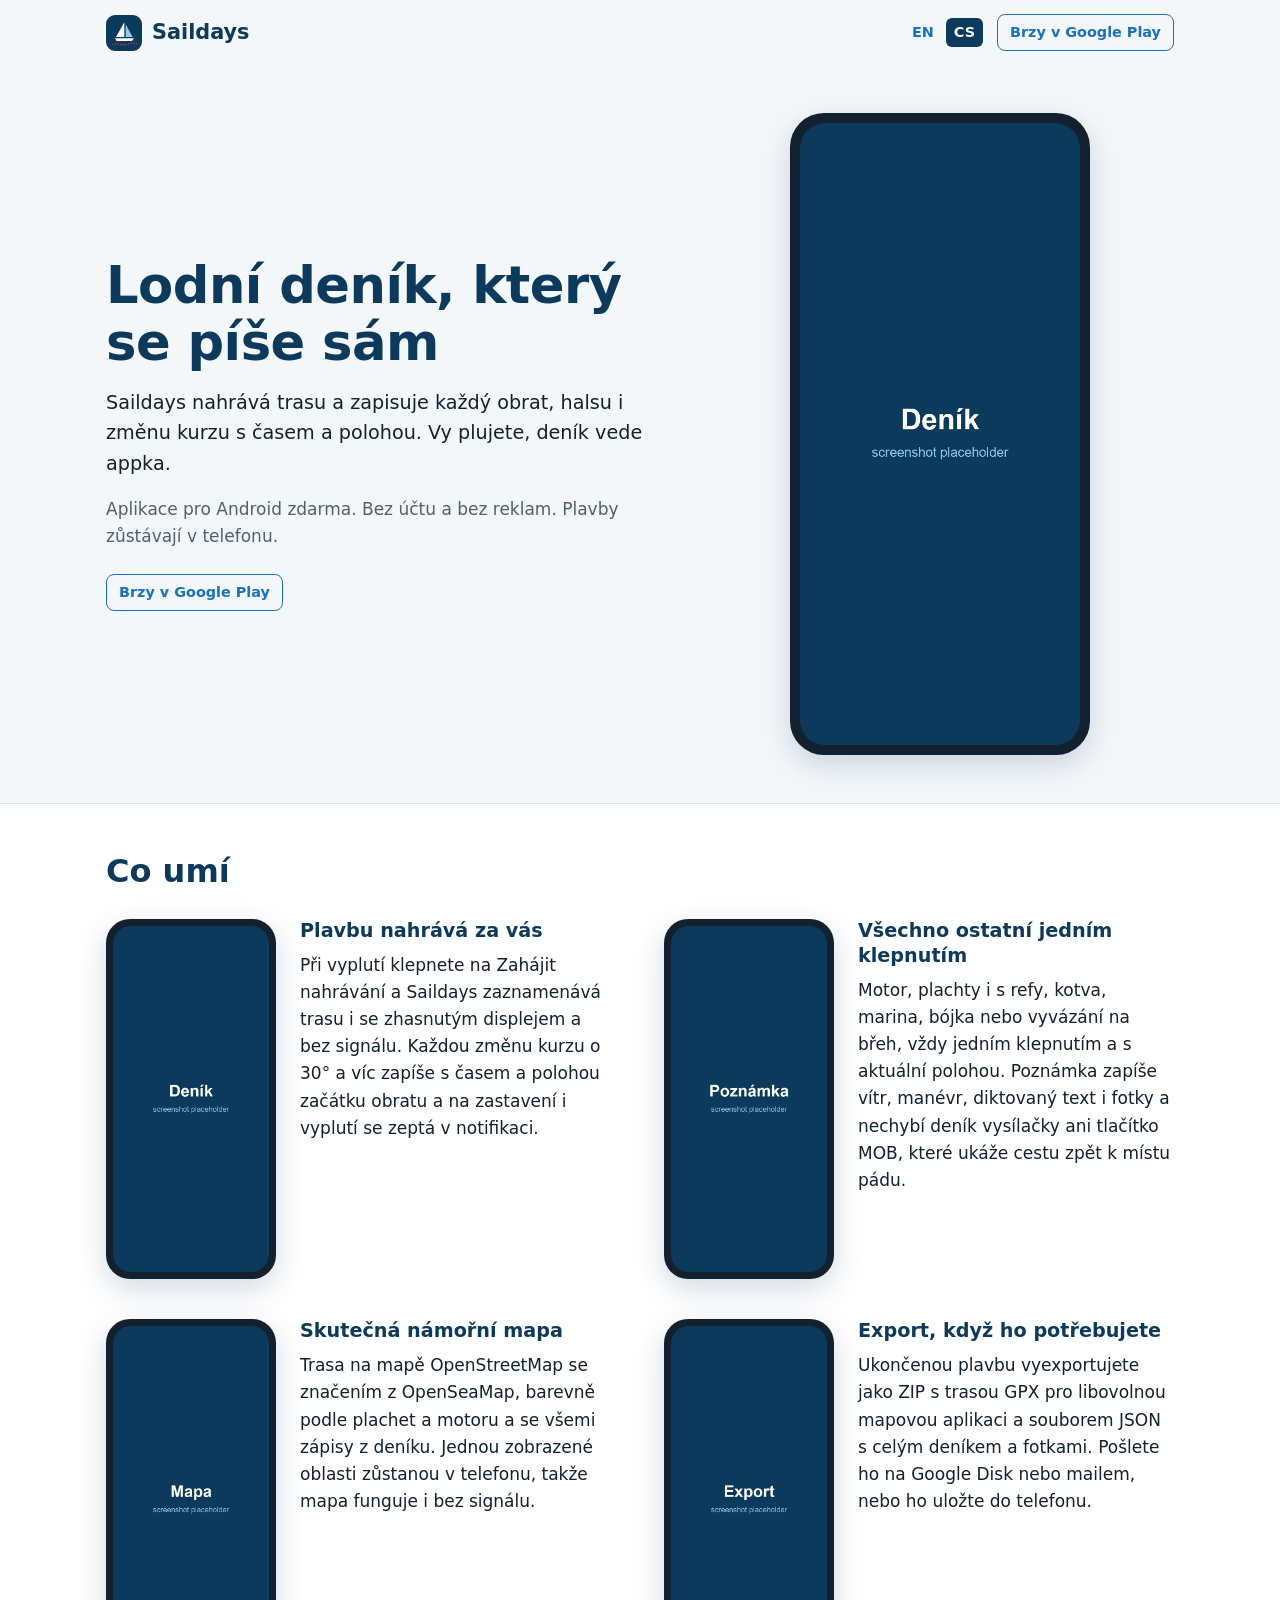
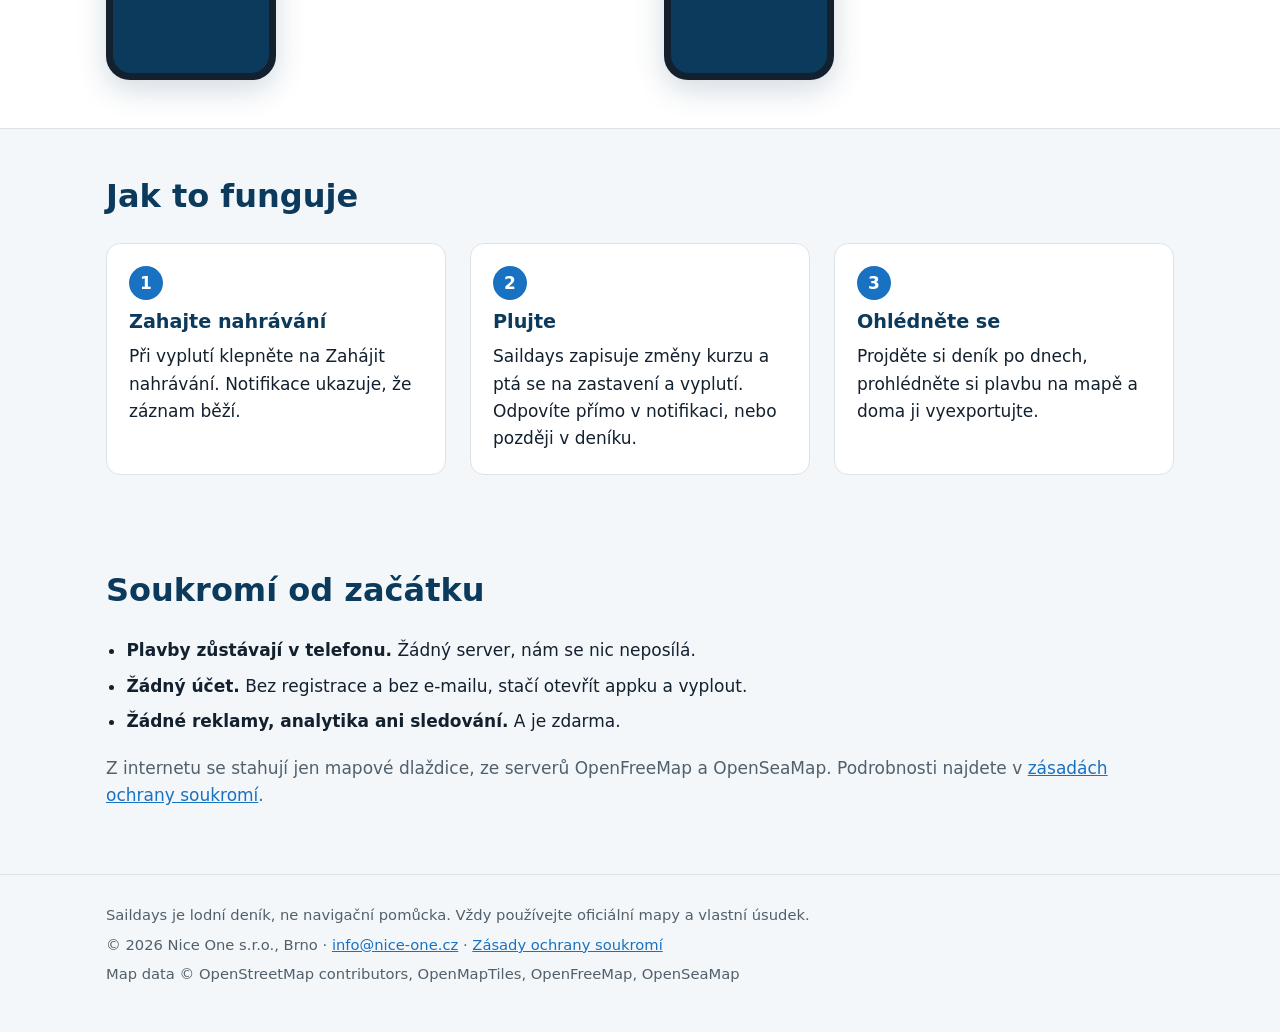
==== cs/index.html @ a790af36 "feat: úvodní stránka cs + en (zatím s náhradními screenshoty) Co-Authored-By: Claude Fable 5.1 <nore" ====
<!doctype html>
<html lang="cs">
<head>
<meta charset="utf-8">
<meta name="viewport" content="width=device-width, initial-scale=1">
<title>Saildays - lodní deník, který se píše sám</title>
<meta name="description" content="Saildays nahrává vaši plavbu a vede za vás lodní deník: trasa, změny kurzu, kotva a marina, poznámky a námořní mapa. Aplikace pro Android zdarma, bez účtu a bez reklam. Plavby zůstávají v telefonu.">
<link rel="canonical" href="https://saildays.app/cs/">
<link rel="alternate" hreflang="en" href="https://saildays.app/">
<link rel="alternate" hreflang="cs" href="https://saildays.app/cs/">
<link rel="alternate" hreflang="x-default" href="https://saildays.app/">
<link rel="icon" type="image/svg+xml" href="/img/icon.svg">
<meta property="og:type" content="website">
<meta property="og:url" content="https://saildays.app/cs/">
<meta property="og:locale" content="cs_CZ">
<meta property="og:title" content="Saildays - lodní deník, který se píše sám">
<meta property="og:description" content="Trasa, změny kurzu, kotva a marina, poznámky a námořní mapa. Aplikace pro Android zdarma, bez účtu a bez reklam. Plavby zůstávají v telefonu.">
<meta property="og:image" content="https://saildays.app/img/og.png">
<meta property="og:image:width" content="1200">
<meta property="og:image:height" content="630">
<meta name="theme-color" content="#0b3a5c">
<style>
:root { color-scheme: light dark; --bg: #f4f7fa; --card: #ffffff; --fg: #13202e; --muted: #51606b; --navy: #0b3a5c; --accent: #1971c2; --line: #dbe3ea; --frame: #13202e; }
@media (prefers-color-scheme: dark) { :root { --bg: #0f1720; --card: #1b2430; --fg: #e6edf3; --muted: #9fb0bc; --navy: #e6edf3; --accent: #4dabf7; --line: #2a3644; --frame: #000000; } }
* { box-sizing: border-box; }
html { -webkit-text-size-adjust: 100%; }
body { margin: 0; background: var(--bg); color: var(--fg); font: 17px/1.6 system-ui, -apple-system, "Segoe UI", Roboto, sans-serif; overflow-wrap: break-word; }
a { color: var(--accent); }
img { max-width: 100%; height: auto; display: block; }
.wrap { max-width: 1100px; margin: 0 auto; padding: 0 16px; }
header .wrap { display: flex; align-items: center; justify-content: space-between; gap: 12px; flex-wrap: wrap; padding-top: 14px; padding-bottom: 14px; }
.brand { display: flex; align-items: center; gap: 10px; color: var(--navy); text-decoration: none; font-weight: 800; font-size: 1.3rem; }
.brand img { width: 36px; height: 36px; border-radius: 9px; }
.nav { display: flex; align-items: center; gap: 14px; flex-wrap: wrap; }
.lang { display: flex; gap: 4px; font-size: .9rem; font-weight: 600; }
.lang a, .lang span { padding: 3px 8px; border-radius: 6px; text-decoration: none; }
.lang span { background: var(--navy); color: var(--bg); }
.soon { display: inline-block; padding: 6px 12px; border-radius: 8px; border: 1.5px solid var(--accent); color: var(--accent); font-size: .9rem; font-weight: 600; white-space: nowrap; }
section { padding: 48px 0; }
h1 { font-size: clamp(2rem, 5vw, 3.2rem); line-height: 1.12; margin: 0 0 16px; color: var(--navy); letter-spacing: -.01em; }
h2 { font-size: clamp(1.5rem, 3.4vw, 2rem); line-height: 1.2; margin: 0 0 28px; color: var(--navy); }
h3 { font-size: 1.2rem; line-height: 1.3; margin: 0 0 8px; color: var(--navy); }
.hero .wrap { display: grid; grid-template-columns: minmax(0, 1.2fr) minmax(0, 1fr); gap: 40px; align-items: center; }
.lead { font-size: 1.2rem; margin: 0 0 16px; }
.sub { color: var(--muted); margin: 0 0 24px; }
.phone { background: var(--frame); border-radius: 34px; padding: 10px; box-shadow: 0 10px 30px rgba(11, 58, 92, .18); width: 100%; max-width: 280px; margin: 0 auto; }
.phone img { border-radius: 25px; width: 100%; }
.hero .phone { max-width: 300px; }
.features { background: var(--card); border-top: 1px solid var(--line); border-bottom: 1px solid var(--line); }
.grid { display: grid; grid-template-columns: minmax(0, 1fr) minmax(0, 1fr); gap: 40px 48px; }
.feature { display: grid; grid-template-columns: 170px minmax(0, 1fr); gap: 24px; align-items: start; }
.feature .phone { max-width: 170px; border-radius: 24px; padding: 7px; }
.feature .phone img { border-radius: 18px; }
.feature p, .step p { margin: 0; }
.steps { list-style: none; margin: 0; padding: 0; display: grid; grid-template-columns: repeat(3, minmax(0, 1fr)); gap: 24px; }
.step { background: var(--card); border: 1px solid var(--line); border-radius: 14px; padding: 22px; }
.num { display: inline-flex; width: 34px; height: 34px; border-radius: 50%; align-items: center; justify-content: center; background: var(--accent); color: #ffffff; font-weight: 700; margin-bottom: 10px; }
.privacy ul { margin: 0 0 20px; padding-left: 1.2em; }
.privacy li { margin-bottom: 8px; }
.privacy .note { color: var(--muted); }
footer { border-top: 1px solid var(--line); padding: 28px 0 40px; color: var(--muted); font-size: .92rem; }
footer p { margin: 0 0 6px; }
@media (max-width: 720px) {
  section { padding: 36px 0; }
  .hero .wrap, .grid, .steps { grid-template-columns: minmax(0, 1fr); }
  .soon { white-space: normal; }
  .hero .phone { max-width: 240px; }
  .feature { grid-template-columns: 110px minmax(0, 1fr); gap: 16px; }
  .feature .phone { max-width: 110px; border-radius: 18px; padding: 5px; }
  .feature .phone img { border-radius: 13px; }
}
</style>
</head>
<body>
<header>
<div class="wrap">
<a class="brand" href="/cs/"><img src="/img/icon.svg" alt="" width="36" height="36">Saildays</a>
<div class="nav">
<nav class="lang" aria-label="Jazyk"><a href="/" hreflang="en" lang="en">EN</a><span aria-current="page">CS</span></nav>
<span class="soon">Brzy v Google Play</span>
</div>
</div>
</header>

<main>
<section class="hero">
<div class="wrap">
<div>
<h1>Lodní deník, který se píše sám</h1>
<p class="lead">Saildays nahrává trasu a zapisuje každý obrat, halsu i změnu kurzu s časem a polohou. Vy plujete, deník vede appka.</p>
<p class="sub">Aplikace pro Android zdarma. Bez účtu a bez reklam. Plavby zůstávají v telefonu.</p>
<span class="soon">Brzy v Google Play</span>
</div>
<div class="phone"><img src="/img/shot-log-cs.webp" alt="Deník Saildays s časovou osou dne" width="540" height="1200" fetchpriority="high"></div>
</div>
</section>

<section class="features">
<div class="wrap">
<h2>Co umí</h2>
<div class="grid">
<div class="feature">
<div class="phone"><img src="/img/shot-log-cs.webp" alt="Deník se změnami kurzu" width="540" height="1200" loading="lazy"></div>
<div><h3>Plavbu nahrává za vás</h3><p>Při vyplutí klepnete na Zahájit nahrávání a Saildays zaznamenává trasu i se zhasnutým displejem a bez signálu. Každou změnu kurzu o 30° a víc zapíše s časem a polohou začátku obratu a na zastavení i vyplutí se zeptá v notifikaci.</p></div>
</div>
<div class="feature">
<div class="phone"><img src="/img/shot-note-cs.webp" alt="Poznámka s větrem, diktováním a fotkami" width="540" height="1200" loading="lazy"></div>
<div><h3>Všechno ostatní jedním klepnutím</h3><p>Motor, plachty i s refy, kotva, marina, bójka nebo vyvázání na břeh, vždy jedním klepnutím a s aktuální polohou. Poznámka zapíše vítr, manévr, diktovaný text i fotky a nechybí deník vysílačky ani tlačítko MOB, které ukáže cestu zpět k místu pádu.</p></div>
</div>
<div class="feature">
<div class="phone"><img src="/img/shot-map-cs.webp" alt="Mapa s trasou a značením OpenSeaMap" width="540" height="1200" loading="lazy"></div>
<div><h3>Skutečná námořní mapa</h3><p>Trasa na mapě OpenStreetMap se značením z OpenSeaMap, barevně podle plachet a motoru a se všemi zápisy z deníku. Jednou zobrazené oblasti zůstanou v telefonu, takže mapa funguje i bez signálu.</p></div>
</div>
<div class="feature">
<div class="phone"><img src="/img/shot-export-cs.webp" alt="Souhrn plavby s exportem" width="540" height="1200" loading="lazy"></div>
<div><h3>Export, když ho potřebujete</h3><p>Ukončenou plavbu vyexportujete jako ZIP s trasou GPX pro libovolnou mapovou aplikaci a souborem JSON s celým deníkem a fotkami. Pošlete ho na Google Disk nebo mailem, nebo ho uložte do telefonu.</p></div>
</div>
</div>
</div>
</section>

<section class="how">
<div class="wrap">
<h2>Jak to funguje</h2>
<ol class="steps">
<li class="step"><span class="num">1</span><h3>Zahajte nahrávání</h3><p>Při vyplutí klepněte na Zahájit nahrávání. Notifikace ukazuje, že záznam běží.</p></li>
<li class="step"><span class="num">2</span><h3>Plujte</h3><p>Saildays zapisuje změny kurzu a ptá se na zastavení a vyplutí. Odpovíte přímo v notifikaci, nebo později v deníku.</p></li>
<li class="step"><span class="num">3</span><h3>Ohlédněte se</h3><p>Projděte si deník po dnech, prohlédněte si plavbu na mapě a doma ji vyexportujte.</p></li>
</ol>
</div>
</section>

<section class="privacy">
<div class="wrap">
<h2>Soukromí od začátku</h2>
<ul>
<li><strong>Plavby zůstávají v telefonu.</strong> Žádný server, nám se nic neposílá.</li>
<li><strong>Žádný účet.</strong> Bez registrace a bez e-mailu, stačí otevřít appku a vyplout.</li>
<li><strong>Žádné reklamy, analytika ani sledování.</strong> A je zdarma.</li>
</ul>
<p class="note">Z internetu se stahují jen mapové dlaždice, ze serverů OpenFreeMap a OpenSeaMap. Podrobnosti najdete v <a href="/cs/privacy/">zásadách ochrany soukromí</a>.</p>
</div>
</section>
</main>

<footer>
<div class="wrap">
<p>Saildays je lodní deník, ne navigační pomůcka. Vždy používejte oficiální mapy a vlastní úsudek.</p>
<p>&copy; 2026 Nice One s.r.o., Brno &middot; <a href="mailto:info@nice-one.cz">info@nice-one.cz</a> &middot; <a href="/cs/privacy/">Zásady ochrany soukromí</a></p>
<p>Map data &copy; OpenStreetMap contributors, OpenMapTiles, OpenFreeMap, OpenSeaMap</p>
</div>
</footer>
</body>
</html>
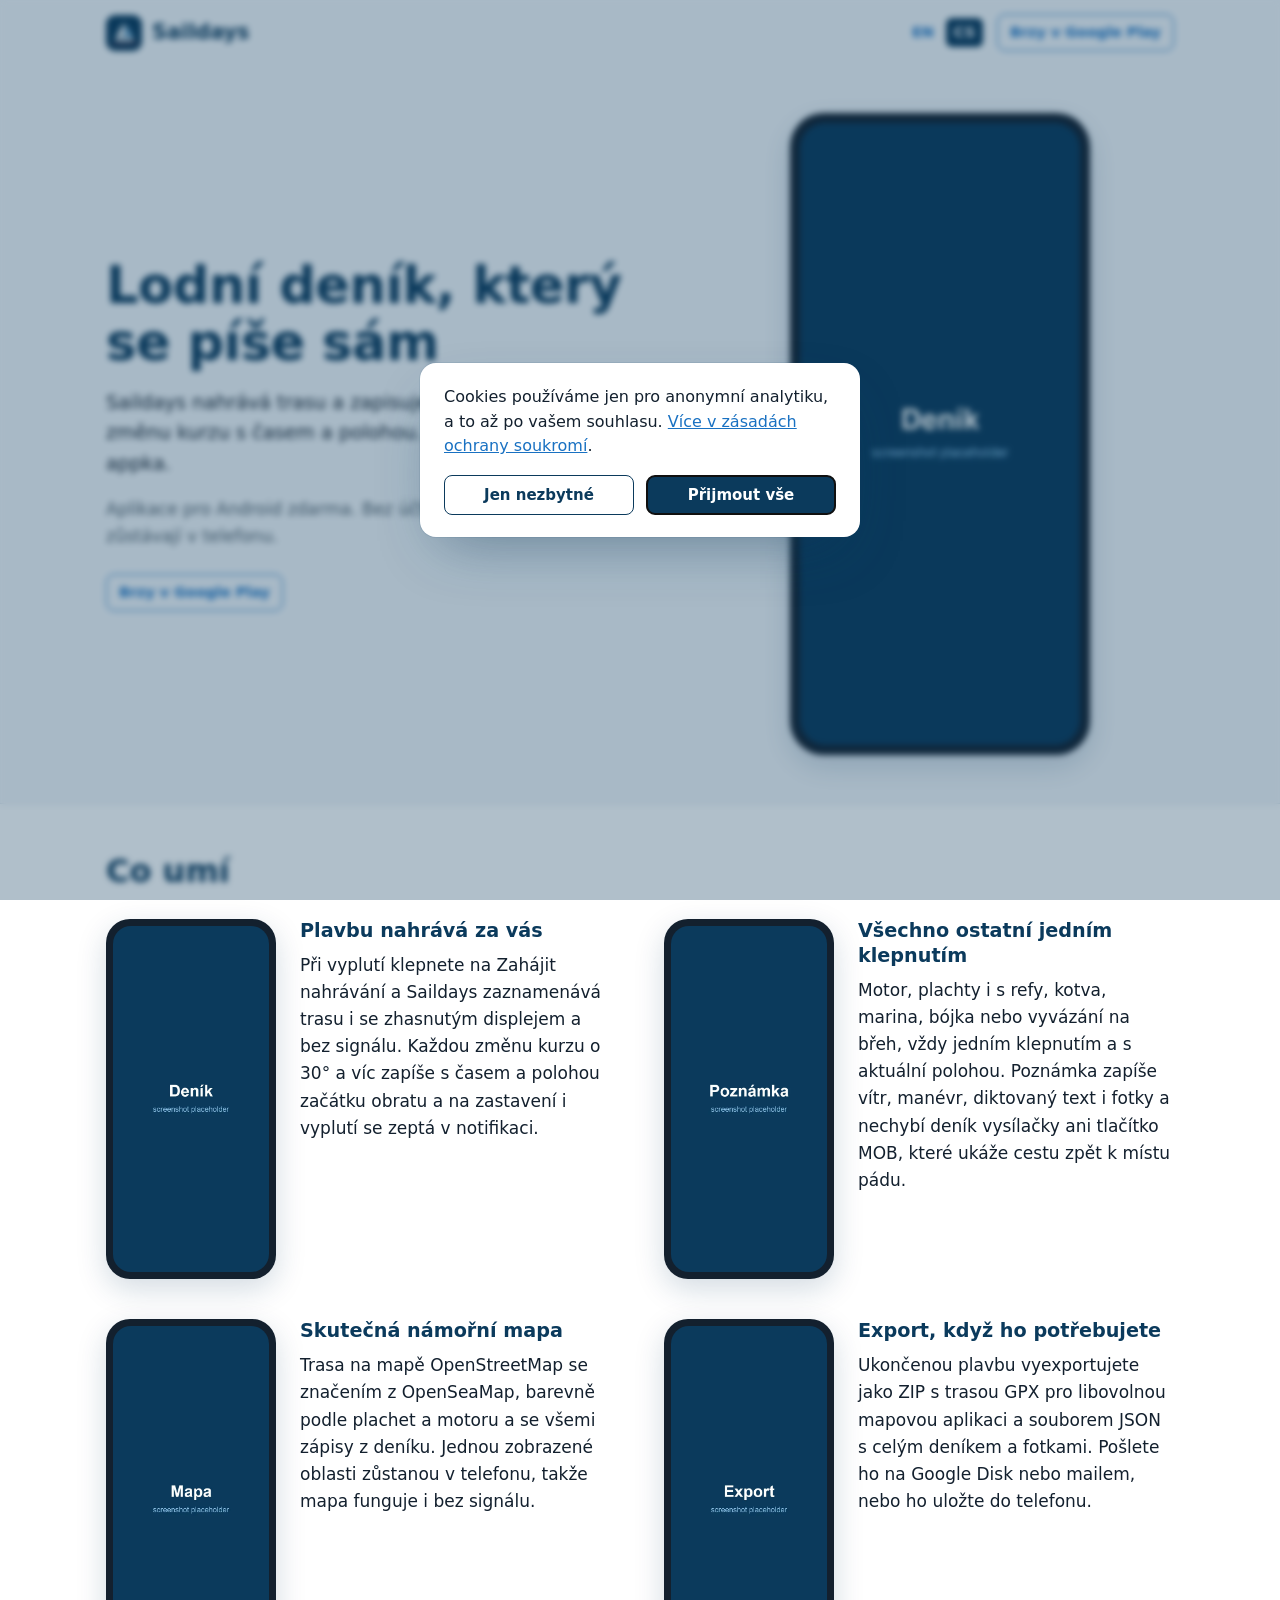
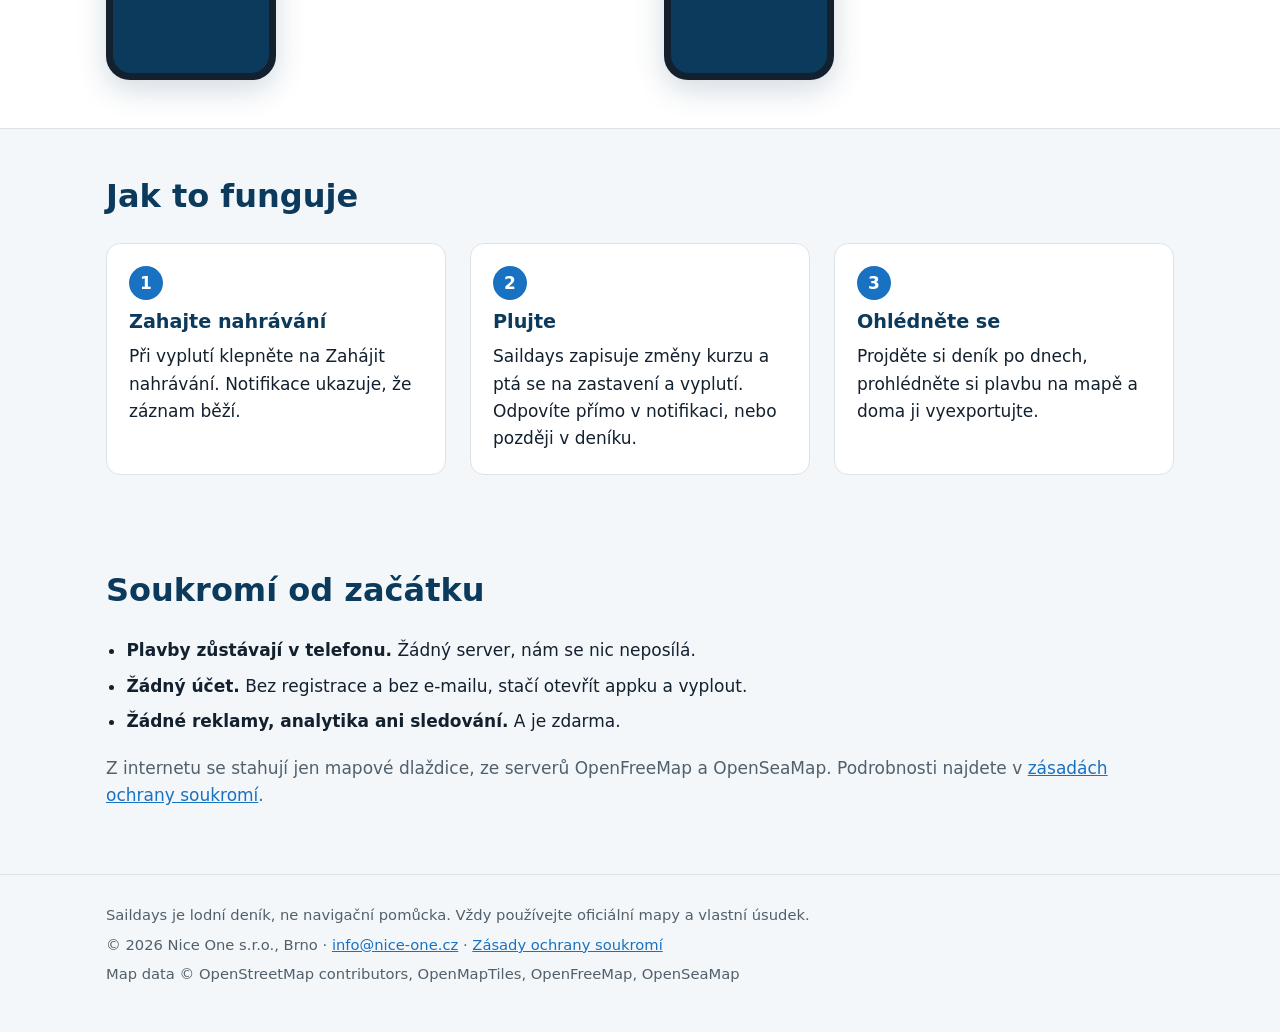
==== commit 3f6f8eb6: "feat: 404, robots, sitemap, favicony, cookie lišta a GTM - 404.html (en + cs), .htaccess (ErrorDocum" ====
--- a/cs/index.html
+++ b/cs/index.html
@@ -9,7 +9,6 @@
 <link rel="alternate" hreflang="en" href="https://saildays.app/">
 <link rel="alternate" hreflang="cs" href="https://saildays.app/cs/">
 <link rel="alternate" hreflang="x-default" href="https://saildays.app/">
-<link rel="icon" type="image/svg+xml" href="/img/icon.svg">
 <meta property="og:type" content="website">
 <meta property="og:url" content="https://saildays.app/cs/">
 <meta property="og:locale" content="cs_CZ">
@@ -19,6 +18,15 @@
 <meta property="og:image:width" content="1200">
 <meta property="og:image:height" content="630">
 <meta name="theme-color" content="#0b3a5c">
+<meta name="twitter:card" content="summary_large_image">
+<meta name="twitter:title" content="Saildays - lodní deník, který se píše sám">
+<meta name="twitter:description" content="Trasa, změny kurzu, kotva a marina, poznámky a námořní mapa. Aplikace pro Android zdarma, bez účtu a bez reklam. Plavby zůstávají v telefonu.">
+<meta name="twitter:image" content="https://saildays.app/img/og.png">
+<link rel="icon" href="/favicon.ico" sizes="32x32">
+<link rel="icon" type="image/svg+xml" href="/img/icon.svg">
+<link rel="icon" type="image/png" sizes="32x32" href="/favicon-32x32.png">
+<link rel="apple-touch-icon" href="/apple-touch-icon.png">
+<link rel="manifest" href="/site.webmanifest">
 <style>
 :root { color-scheme: light dark; --bg: #f4f7fa; --card: #ffffff; --fg: #13202e; --muted: #51606b; --navy: #0b3a5c; --accent: #1971c2; --line: #dbe3ea; --frame: #13202e; }
 @media (prefers-color-scheme: dark) { :root { --bg: #0f1720; --card: #1b2430; --fg: #e6edf3; --muted: #9fb0bc; --navy: #e6edf3; --accent: #4dabf7; --line: #2a3644; --frame: #000000; } }
@@ -70,8 +78,41 @@
   .feature .phone img { border-radius: 13px; }
 }
 </style>
+<!-- Consent Mode v2: default denied, volba z cookie saildays_consent se obnovuje pred nactenim GTM -->
+<script>
+window.dataLayer = window.dataLayer || [];
+function gtag(){dataLayer.push(arguments);}
+gtag('consent', 'default', {
+  analytics_storage: 'denied',
+  ad_storage: 'denied',
+  ad_user_data: 'denied',
+  ad_personalization: 'denied',
+  wait_for_update: 500
+});
+(function () {
+  var m = document.cookie.match(/(?:^|; )saildays_consent=([^;]*)/);
+  if (!m) return;
+  var g = m[1] === 'granted' ? 'granted' : 'denied';
+  gtag('consent', 'update', {
+    analytics_storage: g,
+    ad_storage: g,
+    ad_user_data: g,
+    ad_personalization: g
+  });
+})();
+</script>
+<!-- Google Tag Manager -->
+<script>(function(w,d,s,l,i){w[l]=w[l]||[];w[l].push({'gtm.start':
+new Date().getTime(),event:'gtm.js'});var f=d.getElementsByTagName(s)[0],
+j=d.createElement(s),dl=l!='dataLayer'?'&l='+l:'';j.async=true;j.src=
+'https://www.googletagmanager.com/gtm.js?id='+i+dl;f.parentNode.insertBefore(j,f);
+})(window,document,'script','dataLayer','GTM-5BL8T5LD');</script>
+<!-- End Google Tag Manager -->
 </head>
 <body>
+<!-- Google Tag Manager (noscript) -->
+<noscript><iframe src="https://www.googletagmanager.com/ns.html?id=GTM-5BL8T5LD" height="0" width="0" style="display:none;visibility:hidden"></iframe></noscript>
+<!-- End Google Tag Manager (noscript) -->
 <header>
 <div class="wrap">
 <a class="brand" href="/cs/"><img src="/img/icon.svg" alt="" width="36" height="36">Saildays</a>
@@ -150,5 +191,6 @@
 <p>Map data &copy; OpenStreetMap contributors, OpenMapTiles, OpenFreeMap, OpenSeaMap</p>
 </div>
 </footer>
+<script src="/js/cookie-consent.js?v=1"></script>
 </body>
 </html>
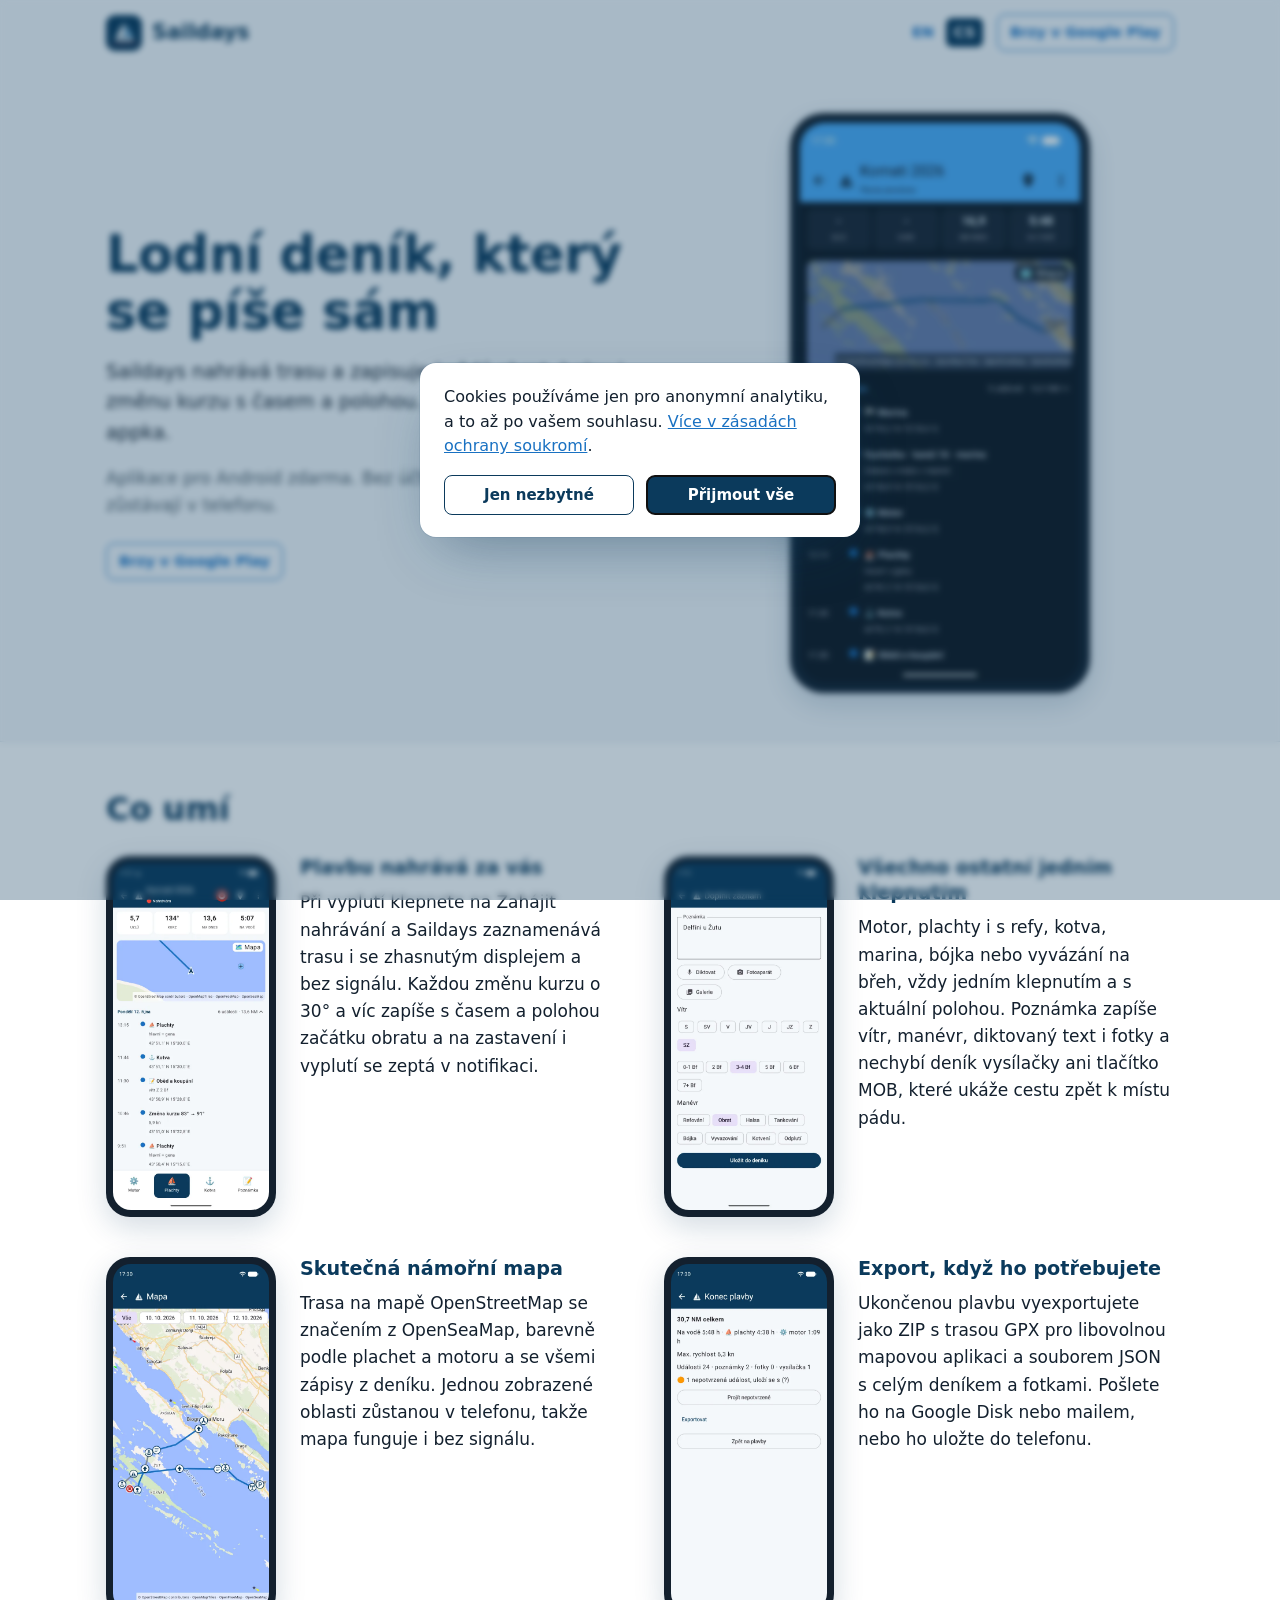
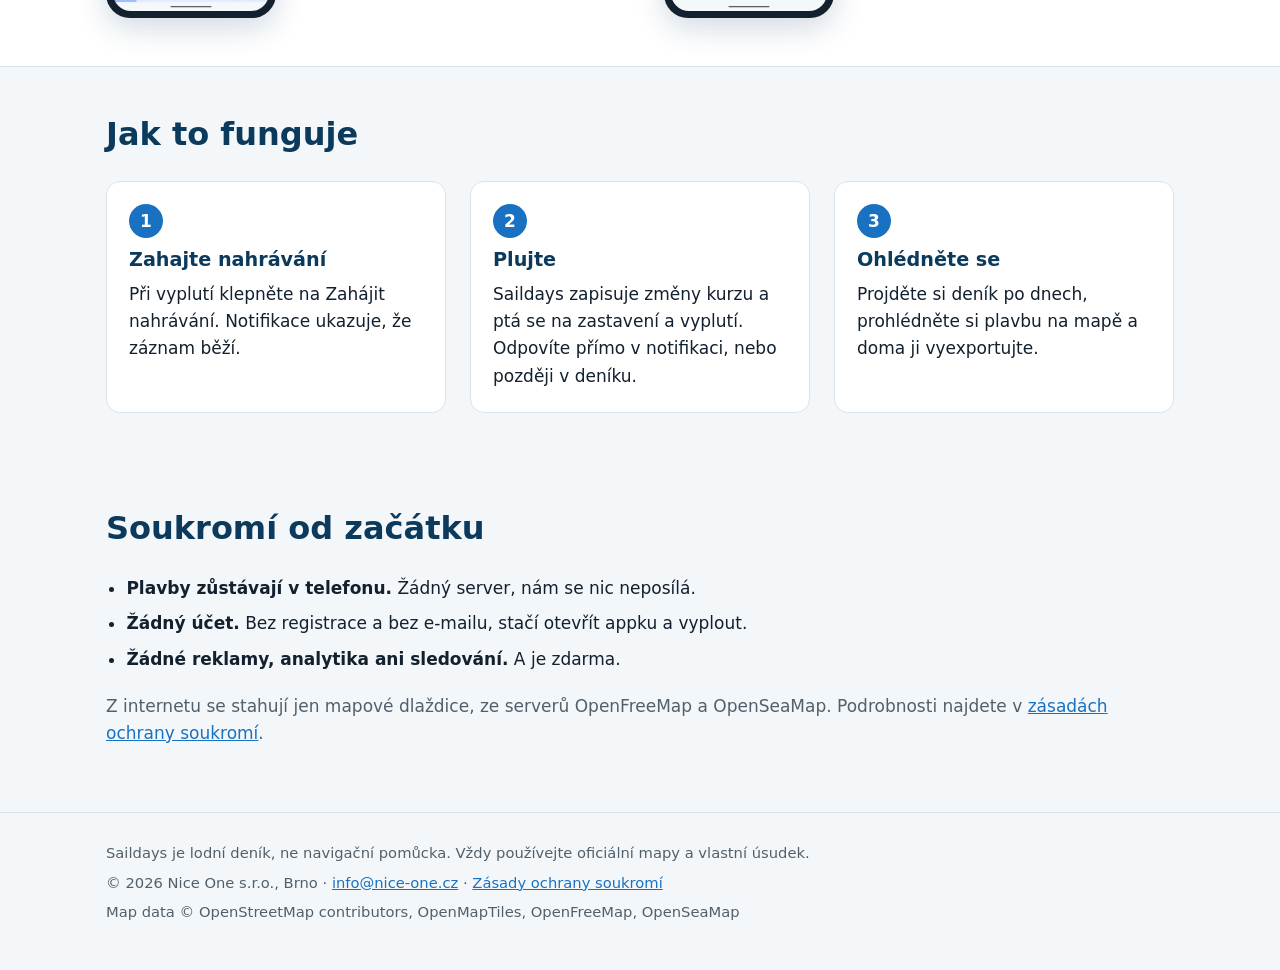
==== commit 3b704f2f: "feat: skutečné screenshoty, OG obrázek, consent trigger, drobné opravy Co-Authored-By: Claude Fable " ====
--- a/cs/index.html
+++ b/cs/index.html
@@ -132,7 +132,7 @@
 <p class="sub">Aplikace pro Android zdarma. Bez účtu a bez reklam. Plavby zůstávají v telefonu.</p>
 <span class="soon">Brzy v Google Play</span>
 </div>
-<div class="phone"><img src="/img/shot-log-cs.webp" alt="Deník Saildays s časovou osou dne" width="540" height="1200" fetchpriority="high"></div>
+<div class="phone"><img src="/img/shot-hero-cs.webp" alt="Deník Saildays v tmavém režimu s časovou osou dne" width="540" height="1080" fetchpriority="high"></div>
 </div>
 </section>
 
@@ -141,19 +141,19 @@
 <h2>Co umí</h2>
 <div class="grid">
 <div class="feature">
-<div class="phone"><img src="/img/shot-log-cs.webp" alt="Deník se změnami kurzu" width="540" height="1200" loading="lazy"></div>
+<div class="phone"><img src="/img/shot-log-cs.webp" alt="Deník s časovou osou dne a náhledem mapy" width="540" height="1200" loading="lazy"></div>
 <div><h3>Plavbu nahrává za vás</h3><p>Při vyplutí klepnete na Zahájit nahrávání a Saildays zaznamenává trasu i se zhasnutým displejem a bez signálu. Každou změnu kurzu o 30° a víc zapíše s časem a polohou začátku obratu a na zastavení i vyplutí se zeptá v notifikaci.</p></div>
 </div>
 <div class="feature">
-<div class="phone"><img src="/img/shot-note-cs.webp" alt="Poznámka s větrem, diktováním a fotkami" width="540" height="1200" loading="lazy"></div>
+<div class="phone"><img src="/img/shot-note-cs.webp" alt="Poznámka s větrem, manévrem a fotkami" width="540" height="1200" loading="lazy"></div>
 <div><h3>Všechno ostatní jedním klepnutím</h3><p>Motor, plachty i s refy, kotva, marina, bójka nebo vyvázání na břeh, vždy jedním klepnutím a s aktuální polohou. Poznámka zapíše vítr, manévr, diktovaný text i fotky a nechybí deník vysílačky ani tlačítko MOB, které ukáže cestu zpět k místu pádu.</p></div>
 </div>
 <div class="feature">
-<div class="phone"><img src="/img/shot-map-cs.webp" alt="Mapa s trasou a značením OpenSeaMap" width="540" height="1200" loading="lazy"></div>
+<div class="phone"><img src="/img/shot-map-cs.webp" alt="Mapa s trasou a značkami OpenSeaMap" width="540" height="1200" loading="lazy"></div>
 <div><h3>Skutečná námořní mapa</h3><p>Trasa na mapě OpenStreetMap se značením z OpenSeaMap, barevně podle plachet a motoru a se všemi zápisy z deníku. Jednou zobrazené oblasti zůstanou v telefonu, takže mapa funguje i bez signálu.</p></div>
 </div>
 <div class="feature">
-<div class="phone"><img src="/img/shot-export-cs.webp" alt="Souhrn plavby s exportem" width="540" height="1200" loading="lazy"></div>
+<div class="phone"><img src="/img/shot-export-cs.webp" alt="Souhrn na konci plavby s exportem" width="540" height="1200" loading="lazy"></div>
 <div><h3>Export, když ho potřebujete</h3><p>Ukončenou plavbu vyexportujete jako ZIP s trasou GPX pro libovolnou mapovou aplikaci a souborem JSON s celým deníkem a fotkami. Pošlete ho na Google Disk nebo mailem, nebo ho uložte do telefonu.</p></div>
 </div>
 </div>
